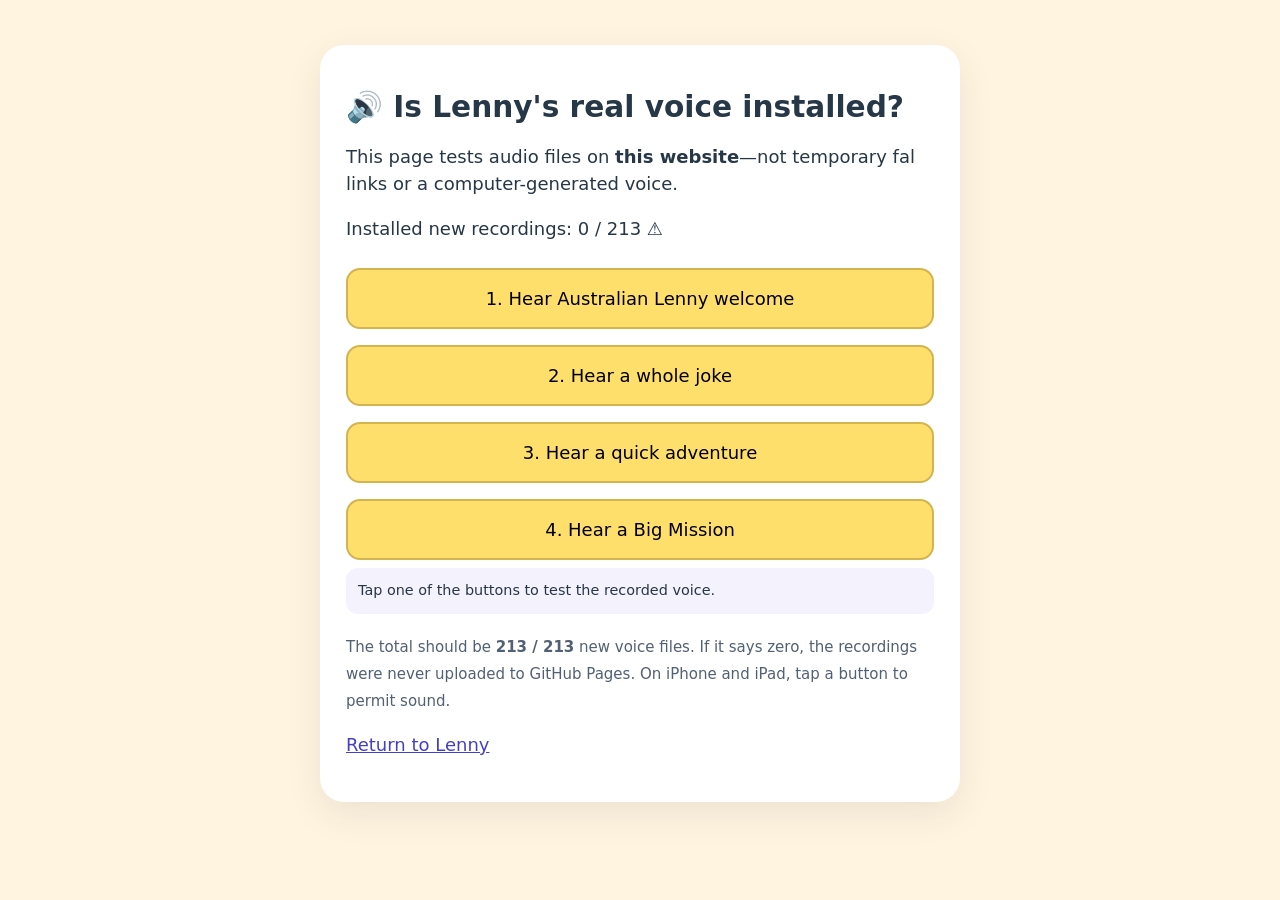
==== voice-test.html @ 843606eb "Add files via upload" ====
<!doctype html><html lang="en-AU"><head><meta charset="utf-8"><meta name="viewport" content="width=device-width,initial-scale=1"><title>Lenny — Voice Test</title>
<style>*{box-sizing:border-box}body{margin:0;background:#fff4df;color:#263747;font:18px/1.5 system-ui,sans-serif}main{max-width:640px;margin:5vh auto;padding:26px;background:white;border-radius:24px;box-shadow:0 12px 36px #20324216}h1{font-size:1.85rem;line-height:1.1}button{width:100%;margin:8px 0;padding:15px 12px;background:#ffdf6c;border:2px solid #d4b44e;border-radius:14px;font-weight:700;font:inherit;cursor:pointer;min-height:50px}#report{padding:12px;border-radius:12px;background:#f4f2fc;font-size:.9rem;white-space:pre-wrap}small{color:#516174}a{color:#443fc7}</style></head><body><main><h1>🔊 Is Lenny's real voice installed?</h1>
<p>This page tests audio files on <b>this website</b>—not temporary fal links or a computer-generated voice.</p>
<p id="count">Checking the installed voice list…</p>
<button data-clip="welcome-v7">1. Hear Australian Lenny welcome</button>
<button data-clip="jokef-00">2. Hear a whole joke</button>
<button data-clip="idea-00">3. Hear a quick adventure</button>
<button data-clip="mission-00">4. Hear a Big Mission</button>
<div id="report" role="status">Tap one of the buttons to test the recorded voice.</div>
<p><small>The total should be <b>213 / 213</b> new voice files. If it says zero, the recordings were never uploaded to GitHub Pages. On iPhone and iPad, tap a button to permit sound.</small></p><p><a href="./">Return to Lenny</a></p></main>
<script src="assets/voice/local-ready.js?v=11"></script><script>
const list=window.LENNY_LOCAL_CLIPS||[];const count=document.getElementById('count');
const newCount=list.filter(k=>/^(mission-|jokef-|jokeq-|idea-|cheer-|star-|quick-win-|nav-|welcome-v7)/.test(k)).length;
count.textContent=`Installed new recordings: ${newCount} / 213`+(newCount===213?' ✅':' ⚠️');
let active=null;
document.querySelectorAll('button[data-clip]').forEach(b=>b.addEventListener('click',async()=>{
 const k=b.dataset.clip;const report=document.getElementById('report');
 if(active){active.pause();active.removeAttribute('src');active=null;}
 if(!list.includes(k)){report.textContent=`Not installed: assets/voice/${k}.wav`;return}
 const a=new Audio('assets/voice/'+k+'.wav?v=11');active=a;
 a.onplaying=()=>report.textContent=`Playing REAL recording: ${k}`;
 a.onerror=()=>report.textContent=`File missing or unreadable: assets/voice/${k}.wav`;
 a.onended=()=>report.textContent=`Playback completed successfully: ${k} ✅`;
 try{await a.play()}catch(e){report.textContent='Browser blocked audio: '+e.name+'. Tap the button again.'}
}));
</script></body></html>
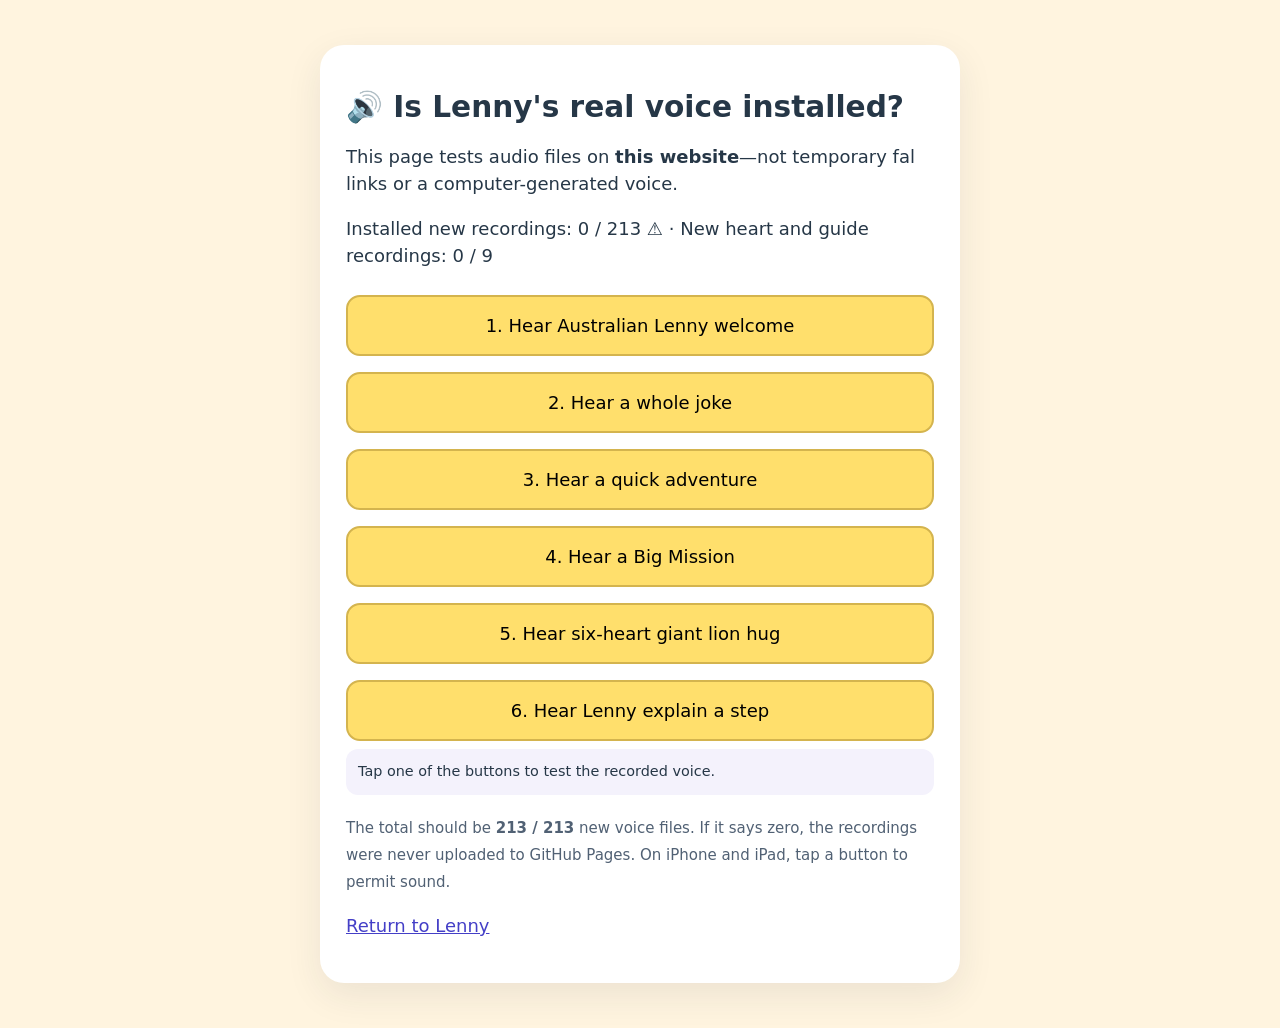
==== commit f5c034e6: "Add heart and guide playback tests for recorded-only Lenny" ====
--- a/voice-test.html
+++ b/voice-test.html
@@ -6,18 +6,20 @@
 <button data-clip="jokef-00">2. Hear a whole joke</button>
 <button data-clip="idea-00">3. Hear a quick adventure</button>
 <button data-clip="mission-00">4. Hear a Big Mission</button>
+<button data-clip="hug-all">5. Hear six-heart giant lion hug</button>
+<button data-clip="guide-step">6. Hear Lenny explain a step</button>
 <div id="report" role="status">Tap one of the buttons to test the recorded voice.</div>
 <p><small>The total should be <b>213 / 213</b> new voice files. If it says zero, the recordings were never uploaded to GitHub Pages. On iPhone and iPad, tap a button to permit sound.</small></p><p><a href="./">Return to Lenny</a></p></main>
-<script src="assets/voice/local-ready.js?v=11"></script><script>
+<script src="assets/voice/local-ready.js?v=13"></script><script>
 const list=window.LENNY_LOCAL_CLIPS||[];const count=document.getElementById('count');
 const newCount=list.filter(k=>/^(mission-|jokef-|jokeq-|idea-|cheer-|star-|quick-win-|nav-|welcome-v7)/.test(k)).length;
-count.textContent=`Installed new recordings: ${newCount} / 213`+(newCount===213?' ✅':' ⚠️');
+count.textContent=`Installed new recordings: ${newCount} / 213`+(newCount===213?' ✅':' ⚠️')+` · New heart and guide recordings: ${list.filter(k=>k.startsWith('hug-')||k.startsWith('guide-')).length} / 9`;
 let active=null;
 document.querySelectorAll('button[data-clip]').forEach(b=>b.addEventListener('click',async()=>{
  const k=b.dataset.clip;const report=document.getElementById('report');
  if(active){active.pause();active.removeAttribute('src');active=null;}
  if(!list.includes(k)){report.textContent=`Not installed: assets/voice/${k}.wav`;return}
- const a=new Audio('assets/voice/'+k+'.wav?v=11');active=a;
+ const a=new Audio('assets/voice/'+k+'.wav?v=13');active=a;
  a.onplaying=()=>report.textContent=`Playing REAL recording: ${k}`;
  a.onerror=()=>report.textContent=`File missing or unreadable: assets/voice/${k}.wav`;
  a.onended=()=>report.textContent=`Playback completed successfully: ${k} ✅`;
